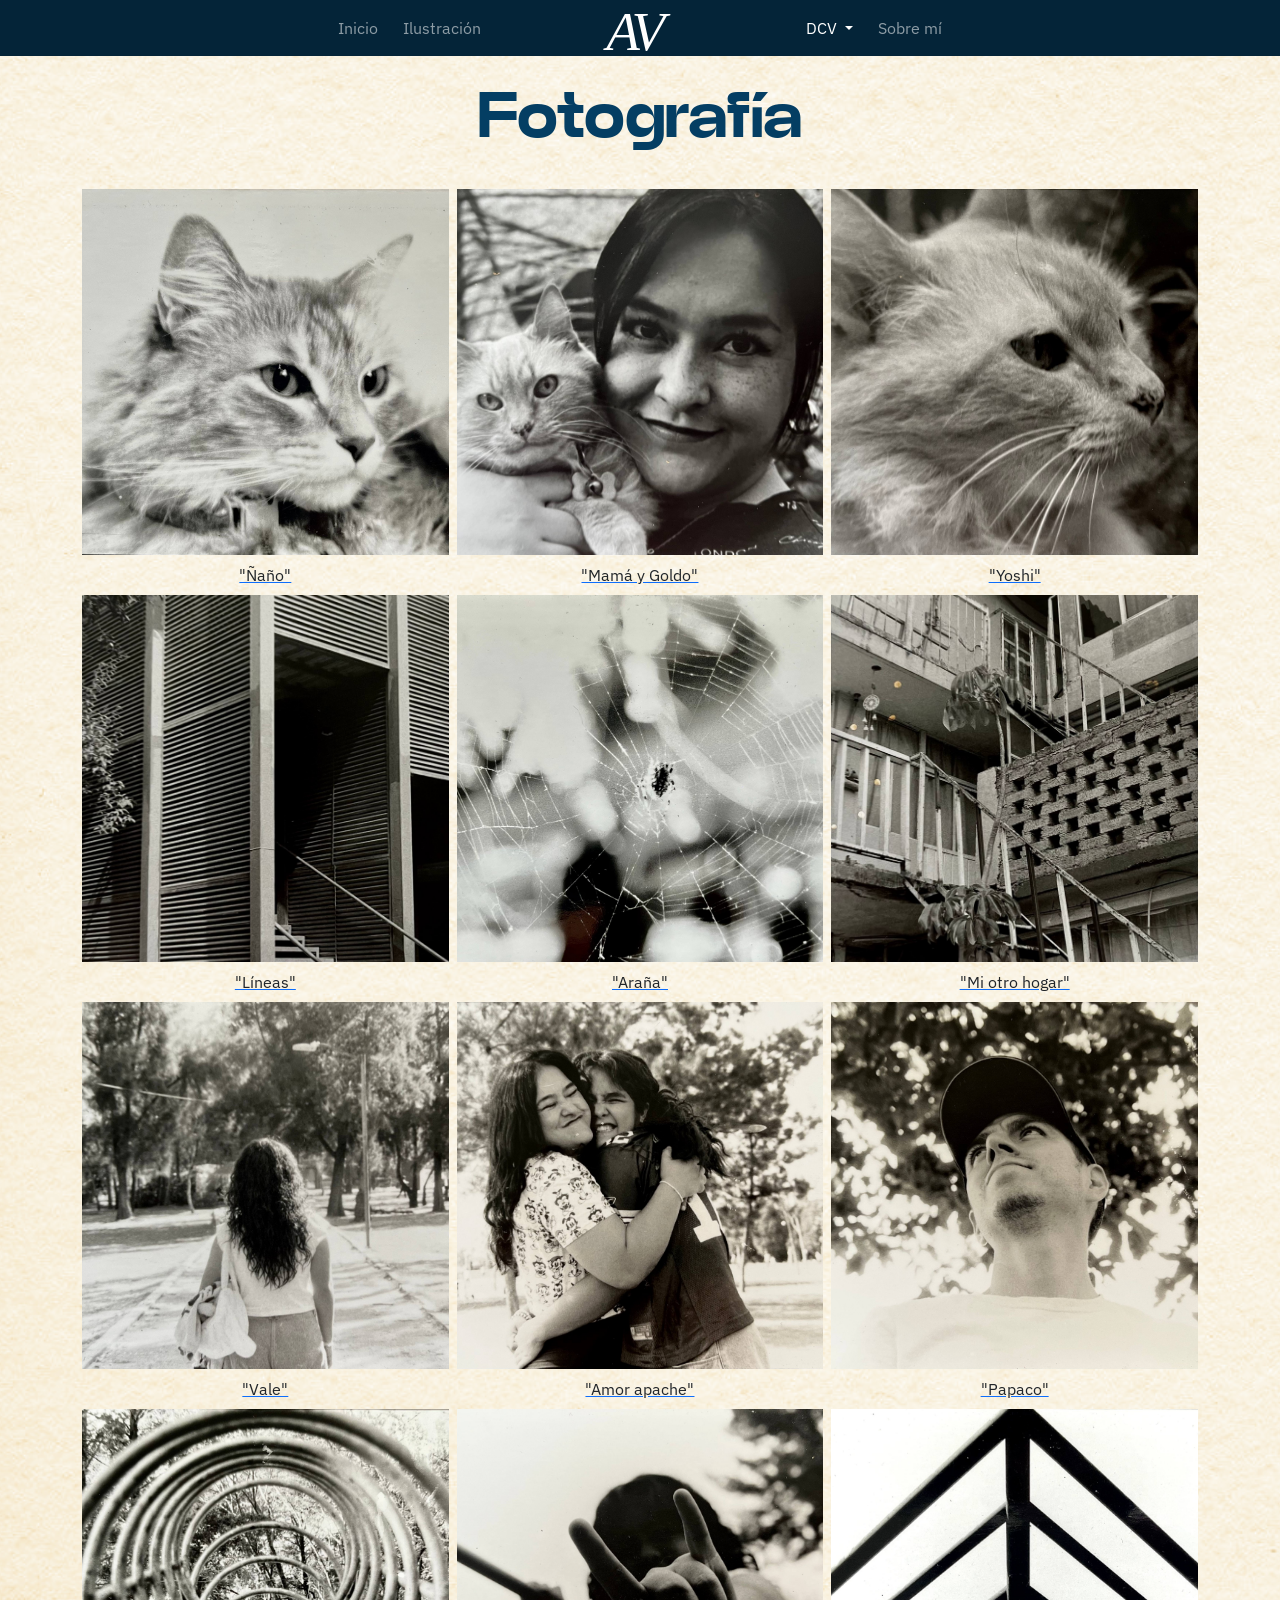
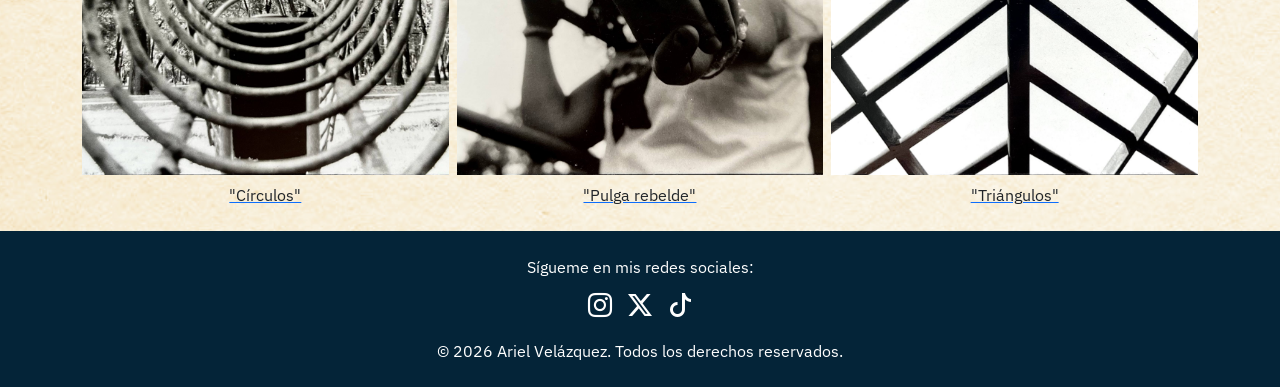
==== Fotografía.html @ 0bf0934d "first commit" ====
<!DOCTYPE html>
<html lang="en">
<head>
        <meta charset="UTF-8">
        <meta name="viewport" content="width=device-width, initial-scale=1.0">
        <title>Fotografía</title>
        <link rel="stylesheet" href="CSS/bootstrap.min.css">
        <style>
            .gallery-img { object-fit: cover; width: 100%; height: 100%; }
            .thumb { cursor: pointer; transition: transform .2s ease; }
            .thumb:hover { transform: scale(1.03); }
        </style>
            <link rel="stylesheet" href="CSS/STyle.css">
        <link rel="stylesheet" href="https://cdn.jsdelivr.net/npm/bootstrap-icons@1.11.1/font/bootstrap-icons.min.css">
        <script src="JS/bootstrap.bundle.min.js"></script>
</head>
<body class="background-image">

  <!-- Barra de navegación -->     

    <nav class="navbar navbar-expand-lg navbar-dark navcolor Contenido">
  <div class="container-fluid">
    <button class="navbar-toggler order-1" type="button" data-bs-toggle="collapse" data-bs-target="#navbarSupportedContent" aria-controls="navbarSupportedContent" aria-expanded="false" aria-label="Toggle navigation">
      <span class="navbar-toggler-icon"></span>
    </button>
    <a class="navbar-brand centered-brand" href="index.html">
      <img src="IMG/log00.svg" alt="Ariel Velázquez" class="navbar-logo">
    </a>
    <div class="collapse navbar-collapse w-100 order-2" id="navbarSupportedContent">
      <ul class="navbar-nav me-auto mb-2 mb-lg-0">
        <li class="nav-item">
          <a class="nav-link" aria-current="page" href="index.html">Inicio</a>
        </li>
        <li class="nav-item">
          <a class="nav-link" href="Ilustración.html">Ilustración</a>
        </li>
      </ul>
      <ul class="navbar-nav ms-auto mb-2 mb-lg-0">
        <li class="nav-item dropdown">
          <a class="nav-link active dropdown-toggle" href="#" role="button" data-bs-toggle="dropdown" aria-expanded="false">
            DCV
          </a>
          <ul class="dropdown-menu dropdown-menu-end">
            <li><a class="dropdown-item" href="TrabajosDCV.html">Trabajos</a></li>
            <li><a class="dropdown-item" href="Fotografía.html">Fotografía</a></li>
          </ul>
        </li>
        <li class="nav-item">
          <a class="nav-link" href="SobreMi.html">Sobre mí</a>
        </li>
      </ul>
    </div>
  </div>
</nav>

 <!--Galería-->
<main class="container py-4">
    <h1 class="Titulos text-center display-3">Fotografía</h1>
    <br>

    <div class="row g-2">
        <div class="col-6 col-md-4">
            <a class="d-block text-center" role="button">
                <div class="ratio ratio-1x1">
                    <img src="IMG/Fotografía/Ñaño.jpg" alt="Ñaño" class="img-fluid gallery-img thumb" data-bs-image="IMG/Fotografía/Ñaño.jpg" onerror="this.onerror=null;this.src='data:image/svg+xml;utf8,<svg xmlns=\'http://www.w3.org/2000/svg\' viewBox=\'0 0 1200 1200\'><rect width=\'100%25\' height=\'100%25\' fill=\'%23e9ecef\'/><text x=\'50%25\' y=\'50%25\' dominant-baseline=\'middle\' text-anchor=\'middle\' fill=\'%23666\' font-family=\'Arial\' font-size=\'60\'>No%20image</text></svg>'">
                </div>
                <div class="gallery-caption">"Ñaño"</div>
            </a>
        </div>
        <div class="col-6 col-md-4">
            <a class="d-block text-center" role="button">
                <div class="ratio ratio-1x1">
                    <img src="IMG/Fotografía/Mamá y goldo.jpg" alt="Mamá y Goldo" class="img-fluid gallery-img thumb" data-bs-image="IMG/Fotografía/Mamá y goldo.jpg" onerror="this.onerror=null;this.src='data:image/svg+xml;utf8,<svg xmlns=\'http://www.w3.org/2000/svg\' viewBox=\'0 0 1200 1200\'><rect width=\'100%25\' height=\'100%25\' fill=\'%23e9ecef\'/><text x=\'50%25\' y=\'50%25\' dominant-baseline=\'middle\' text-anchor=\'middle\' fill=\'%23666\' font-family=\'Arial\' font-size=\'60\'>No%20image</text></svg>'">
                </div>
                <div class="gallery-caption">"Mamá y Goldo"</div>
            </a>
        </div>
        <div class="col-6 col-md-4">
            <a class="d-block text-center" role="button">
                <div class="ratio ratio-1x1">
                    <img src="IMG/Fotografía/Goldo.jpg" alt="Goldo" class="img-fluid gallery-img thumb" data-bs-image="IMG/Fotografía/Goldo.jpg" onerror="this.onerror=null;this.src='data:image/svg+xml;utf8,<svg xmlns=\'http://www.w3.org/2000/svg\' viewBox=\'0 0 1200 1200\'><rect width=\'100%25\' height=\'100%25\' fill=\'%23e9ecef\'/><text x=\'50%25\' y=\'50%25\' dominant-baseline=\'middle\' text-anchor=\'middle\' fill=\'%23666\' font-family=\'Arial\' font-size=\'60\'>No%20image</text></svg>'">
                </div>
                <div class="gallery-caption">"Yoshi"</div>
            </a>
        </div>
        <div class="col-6 col-md-4">
            <a class="d-block text-center" role="button">
                <div class="ratio ratio-1x1">
                    <img src="IMG/Fotografía/Líneas.jpg" alt="Líneas" class="img-fluid gallery-img thumb" data-bs-image="IMG/Fotografía/Líneas.jpg" onerror="this.onerror=null;this.src='data:image/svg+xml;utf8,<svg xmlns=\'http://www.w3.org/2000/svg\' viewBox=\'0 0 1200 1200\'><rect width=\'100%25\' height=\'100%25\' fill=\'%23e9ecef\'/><text x=\'50%25\' y=\'50%25\' dominant-baseline=\'middle\' text-anchor=\'middle\' fill=\'%23666\' font-family=\'Arial\' font-size=\'60\'>No%20image</text></svg>'">
                </div>
                <div class="gallery-caption">"Líneas"</div>
            </a>
        </div>
        <div class="col-6 col-md-4">
            <a class="d-block text-center" role="button">
                <div class="ratio ratio-1x1">
                    <img src="IMG/Fotografía/Araña.jpg" alt="Araña" class="img-fluid gallery-img thumb" data-bs-image="IMG/Fotografía/Araña.jpg" onerror="this.onerror=null;this.src='data:image/svg+xml;utf8,<svg xmlns=\'http://www.w3.org/2000/svg\' viewBox=\'0 0 1200 1200\'><rect width=\'100%25\' height=\'100%25\' fill=\'%23e9ecef\'/><text x=\'50%25\' y=\'50%25\' dominant-baseline=\'middle\' text-anchor=\'middle\' fill=\'%23666\' font-family=\'Arial\' font-size=\'60\'>No%20image</text></svg>'">
                </div>
                <div class="gallery-caption">"Araña"</div>
            </a>
        </div>
        <div class="col-6 col-md-4">
            <a class="d-block text-center" role="button">
                <div class="ratio ratio-1x1">
                    <img src="IMG/Fotografía/MI otro hogar.jpg" alt="Mi otro hogar" class="img-fluid gallery-img thumb" data-bs-image="IMG/Fotografía/MI otro hogar.jpg" onerror="this.onerror=null;this.src='data:image/svg+xml;utf8,<svg xmlns=\'http://www.w3.org/2000/svg\' viewBox=\'0 0 1200 1200\'><rect width=\'100%25\' height=\'100%25\' fill=\'%23e9ecef\'/><text x=\'50%25\' y=\'50%25\' dominant-baseline=\'middle\' text-anchor=\'middle\' fill=\'%23666\' font-family=\'Arial\' font-size=\'60\'>No%20image</text></svg>'">
                </div>
                <div class="gallery-caption">"Mi otro hogar"</div>
            </a>
        </div>
        <div class="col-6 col-md-4">
            <a class="d-block text-center" role="button">
                <div class="ratio ratio-1x1">
                    <img src="IMG/Fotografía/Vale.jpg" alt="Vale" class="img-fluid gallery-img thumb" data-bs-image="IMG/Fotografía/Vale.jpg" onerror="this.onerror=null;this.src='data:image/svg+xml;utf8,<svg xmlns=\'http://www.w3.org/2000/svg\' viewBox=\'0 0 1200 1200\'><rect width=\'100%25\' height=\'100%25\' fill=\'%23e9ecef\'/><text x=\'50%25\' y=\'50%25\' dominant-baseline=\'middle\' text-anchor=\'middle\' fill=\'%23666\' font-family=\'Arial\' font-size=\'60\'>No%20image</text></svg>'">
                </div>
                <div class="gallery-caption">"Vale"</div>
            </a>
        </div>
        <div class="col-6 col-md-4">
            <a class="d-block text-center" role="button">
                <div class="ratio ratio-1x1">
                    <img src="IMG/Fotografía/Amor apache.jpg" alt="Amor Apache" class="img-fluid gallery-img thumb" data-bs-image="IMG/Fotografía/Amor apache.jpg" onerror="this.onerror=null;this.src='data:image/svg+xml;utf8,<svg xmlns=\'http://www.w3.org/2000/svg\' viewBox=\'0 0 1200 1200\'><rect width=\'100%25\' height=\'100%25\' fill=\'%23e9ecef\'/><text x=\'50%25\' y=\'50%25\' dominant-baseline=\'middle\' text-anchor=\'middle\' fill=\'%23666\' font-family=\'Arial\' font-size=\'60\'>No%20image</text></svg>'">
                </div>
                <div class="gallery-caption">"Amor apache"</div>
            </a>
        </div>
        <div class="col-6 col-md-4">
            <a class="d-block text-center" role="button">
                <div class="ratio ratio-1x1">
                    <img src="IMG/Fotografía/Papaco.jpg" alt="Papaco" class="img-fluid gallery-img thumb" data-bs-image="IMG/Fotografía/Papaco.jpg" onerror="this.onerror=null;this.src='data:image/svg+xml;utf8,<svg xmlns=\'http://www.w3.org/2000/svg\' viewBox=\'0 0 1200 1200\'><rect width=\'100%25\' height=\'100%25\' fill=\'%23e9ecef\'/><text x=\'50%25\' y=\'50%25\' dominant-baseline=\'middle\' text-anchor=\'middle\' fill=\'%23666\' font-family=\'Arial\' font-size=\'60\'>No%20image</text></svg>'">
                </div>
                <div class="gallery-caption">"Papaco"</div>
            </a>
        </div>
        <div class="col-6 col-md-4">
            <a class="d-block text-center" role="button">
                <div class="ratio ratio-1x1">
                    <img src="IMG/Fotografía/Circulos.jpg" alt="Círculos" class="img-fluid gallery-img thumb" data-bs-image="IMG/Fotografía/Circulos.jpg" onerror="this.onerror=null;this.src='data:image/svg+xml;utf8,<svg xmlns=\'http://www.w3.org/2000/svg\' viewBox=\'0 0 1200 1200\'><rect width=\'100%25\' height=\'100%25\' fill=\'%23e9ecef\'/><text x=\'50%25\' y=\'50%25\' dominant-baseline=\'middle\' text-anchor=\'middle\' fill=\'%23666\' font-family=\'Arial\' font-size=\'60\'>No%20image</text></svg>'">
                </div>
                <div class="gallery-caption">"Círculos"</div>
            </a>
        </div>
        <div class="col-6 col-md-4">
            <a class="d-block text-center" role="button">
                <div class="ratio ratio-1x1">
                    <img src="IMG/Fotografía/Pulga rebelde.jpg" alt="Pulga rebelde" class="img-fluid gallery-img thumb" data-bs-image="IMG/Fotografía/Pulga rebelde.jpg" onerror="this.onerror=null;this.src='data:image/svg+xml;utf8,<svg xmlns=\'http://www.w3.org/2000/svg\' viewBox=\'0 0 1200 1200\'><rect width=\'100%25\' height=\'100%25\' fill=\'%23e9ecef\'/><text x=\'50%25\' y=\'50%25\' dominant-baseline=\'middle\' text-anchor=\'middle\' fill=\'%23666\' font-family=\'Arial\' font-size=\'60\'>No%20image</text></svg>'">
                </div>
                <div class="gallery-caption">"Pulga rebelde"</div>
            </a>
        </div>
        <div class="col-6 col-md-4">
            <a class="d-block text-center" role="button">
                <div class="ratio ratio-1x1">
                    <img src="IMG/Fotografía/Triangulos.jpg" alt="Triángulos" class="img-fluid gallery-img thumb" data-bs-image="IMG/Fotografía/Triangulos.jpg" onerror="this.onerror=null;this.src='data:image/svg+xml;utf8,<svg xmlns=\'http://www.w3.org/2000/svg\' viewBox=\'0 0 1200 1200\'><rect width=\'100%25\' height=\'100%25\' fill=\'%23e9ecef\'/><text x=\'50%25\' y=\'50%25\' dominant-baseline=\'middle\' text-anchor=\'middle\' fill=\'%23666\' font-family=\'Arial\' font-size=\'60\'>No%20image</text></svg>'">
                </div>
                <div class="gallery-caption">"Triángulos"</div>
            </a>
        </div>
    </div>

    <!-- Modal / Lightbox -->
    <div class="modal fade" id="lightboxModal" tabindex="-1" aria-hidden="true">
        <div class="modal-dialog modal-dialog-centered modal-lg">
            <div class="modal-content bg-transparent border-0">
                <div class="modal-body p-0">
                    <img id="lightboxImage" src="" alt="" class="w-100">
                </div>
            </div>
        </div>
    </div>

</main>

<script>
document.addEventListener('DOMContentLoaded', function(){
    document.querySelectorAll('.thumb').forEach(function(img){
        img.addEventListener('click', function(){
            var src = this.getAttribute('data-bs-image') || this.src;
            var modalImg = document.getElementById('lightboxImage');
            modalImg.src = src;
            var modal = new bootstrap.Modal(document.getElementById('lightboxModal'));
            modal.show();
        });
    });
    document.getElementById('lightboxModal').addEventListener('hidden.bs.modal', function(){
        document.getElementById('lightboxImage').src = '';
    });
});
</script>
<!-- FOOTER -->

<footer class="navcolor text-white text-center py-4 Contenido">
  <div class="container">
    <p class="mb-2">Sígueme en mis redes sociales:</p>
   
    <div class="d-flex justify-content-center gap-3">
      <a href="https://www.instagram.com/is_ariel.vl?igsh=MWg5bndzdXdxYmE5eQ%3D%3D&utm_source=qr" target="_blank" class="text-white fs-4">
        <i class="bi bi-instagram"></i>
      </a>
      <a href="https://x.com/arieldraws01?s=21" target="_blank" class="text-white fs-4">
        <i class="bi bi-twitter-x"></i>
      </a>
      <a href="https://www.tiktok.com/@arieldraws06?_r=1&_t=ZS-965SLfiTmDZ" target="_blank" class="text-white fs-4">
        <i class="bi bi-tiktok"></i>
      </a>
    </div>

    <p class="mt-3 mb-0">&copy; 2026 Ariel Velázquez. Todos los derechos reservados.</p>
  </div>
</footer>

</body>
</html>
---- CSS/STyle.css ----
/*Fuentes*/
@font-face {
    font-family: 'Titulos';
    src: url('../FONTS/NeuePower-Ultra.ttf') format('truetype');
    font-weight: normal;
    font-style: normal;
    font-display: swap;
}
.Titulos {
    font-family: 'Titulos', sans-serif;
}

@font-face {
    font-family: 'Contenido';
    src: url('../FONTS/IBMPlexSans-VariableFont_wdth,wght.ttf') format('truetype');
    font-weight: normal;
    font-style: normal;
    font-display: swap;
}
.Contenido {
    font-family: 'Contenido', sans-serif;
}

.contenido-big{
    font-family: 'Contenido', sans-serif;
    font-size: 18px;
}

/* Centrado de logo*/
.navbar .container-fluid {
    position: relative;
}
.navbar-brand.centered-brand {
    position: absolute;
    left: 50%;
    transform: translateX(-50%);
}
.navbar-brand.centered-brand .navbar-logo {
    height: 46px;
    width: auto;
    display: block;
}
@media (max-width: 991.98px) {
    .navbar-brand.centered-brand {
        position: static;
        transform: none;
    }
}

/*Acercar todo */
@media (min-width: 992px) {
    .navbar .navbar-collapse {
        display: flex;
        justify-content: space-between;
        max-width: 620px;
        margin: 0 auto;
    }
    .navbar-nav.me-auto,
    .navbar-nav.ms-auto {
        display: flex;
        align-items: center;
        gap: 5px;
    }
    .navbar-nav.me-auto {
        margin-right: 7px;
    }
    .navbar-nav.ms-auto {
        margin-left: 7px;
    }
    .navbar-nav .nav-item + .nav-item {
        margin-left: 4px;
    }
    .navbar-nav .nav-link {
        padding-left: 6px;
        padding-right: 6px;
    }
}

/*Tarjetas y hover*/

.feature-card {
    width: 100%;
    padding: 18px;
    background: rgb(255, 239, 204);
    transition: transform 0.2s ease, box-shadow 0.2s ease;
}
.feature-card:hover {
    transform: translateY(-4px);
    box-shadow: 0 14px 30px rgba(0, 0, 0, 0.08);
    border-color: rgba(0, 0, 0, 0.12);
}

/* pie de imagen */

.gallery-caption { margin-top: 8px;
     font-size: 16px; 
     color: #212529; 
     text-align: center; 
     font-family: 'Contenido', sans-serif; }

/*colores*/

.background-image{
    background-image: url('../IMG/fondop.jpg');
    background-size: cover;
    background-position: center;
}
.navcolor{
    background-color:rgb(4, 36, 56)
}

h1{
    color: rgb(4, 62, 99)
}

.conoceme{
    background:rgb(113, 153, 135)
}

/* Tamaño de la tarjeta*/
.flip-card {
    background-color: transparent;
    width: 100%;
    max-width: 440px;
    aspect-ratio: 1 / 1;
    perspective: 1000px;
}

.flip-card-inner {
    position: relative;
    width: 100%;
    height: 100%;
    transition: transform 0.6s;
    transform-style: preserve-3d;
    cursor: pointer;
}

/* Giro al hacer click */
.flip-card-inner.is-flipped {
    transform: rotateY(180deg);
}

.flip-card-front, .flip-card-back {
    position: absolute;
    width: 100%;
    height: 100%;
    -webkit-backface-visibility: hidden; 
    backface-visibility: hidden;
}

.flip-card-back {
    transform: rotateY(180deg);
}

/* Imagen ocupe todo el cuadro */
.flip-card img {
    width: 100%;
    height: 100%;
    object-fit: cover;
}
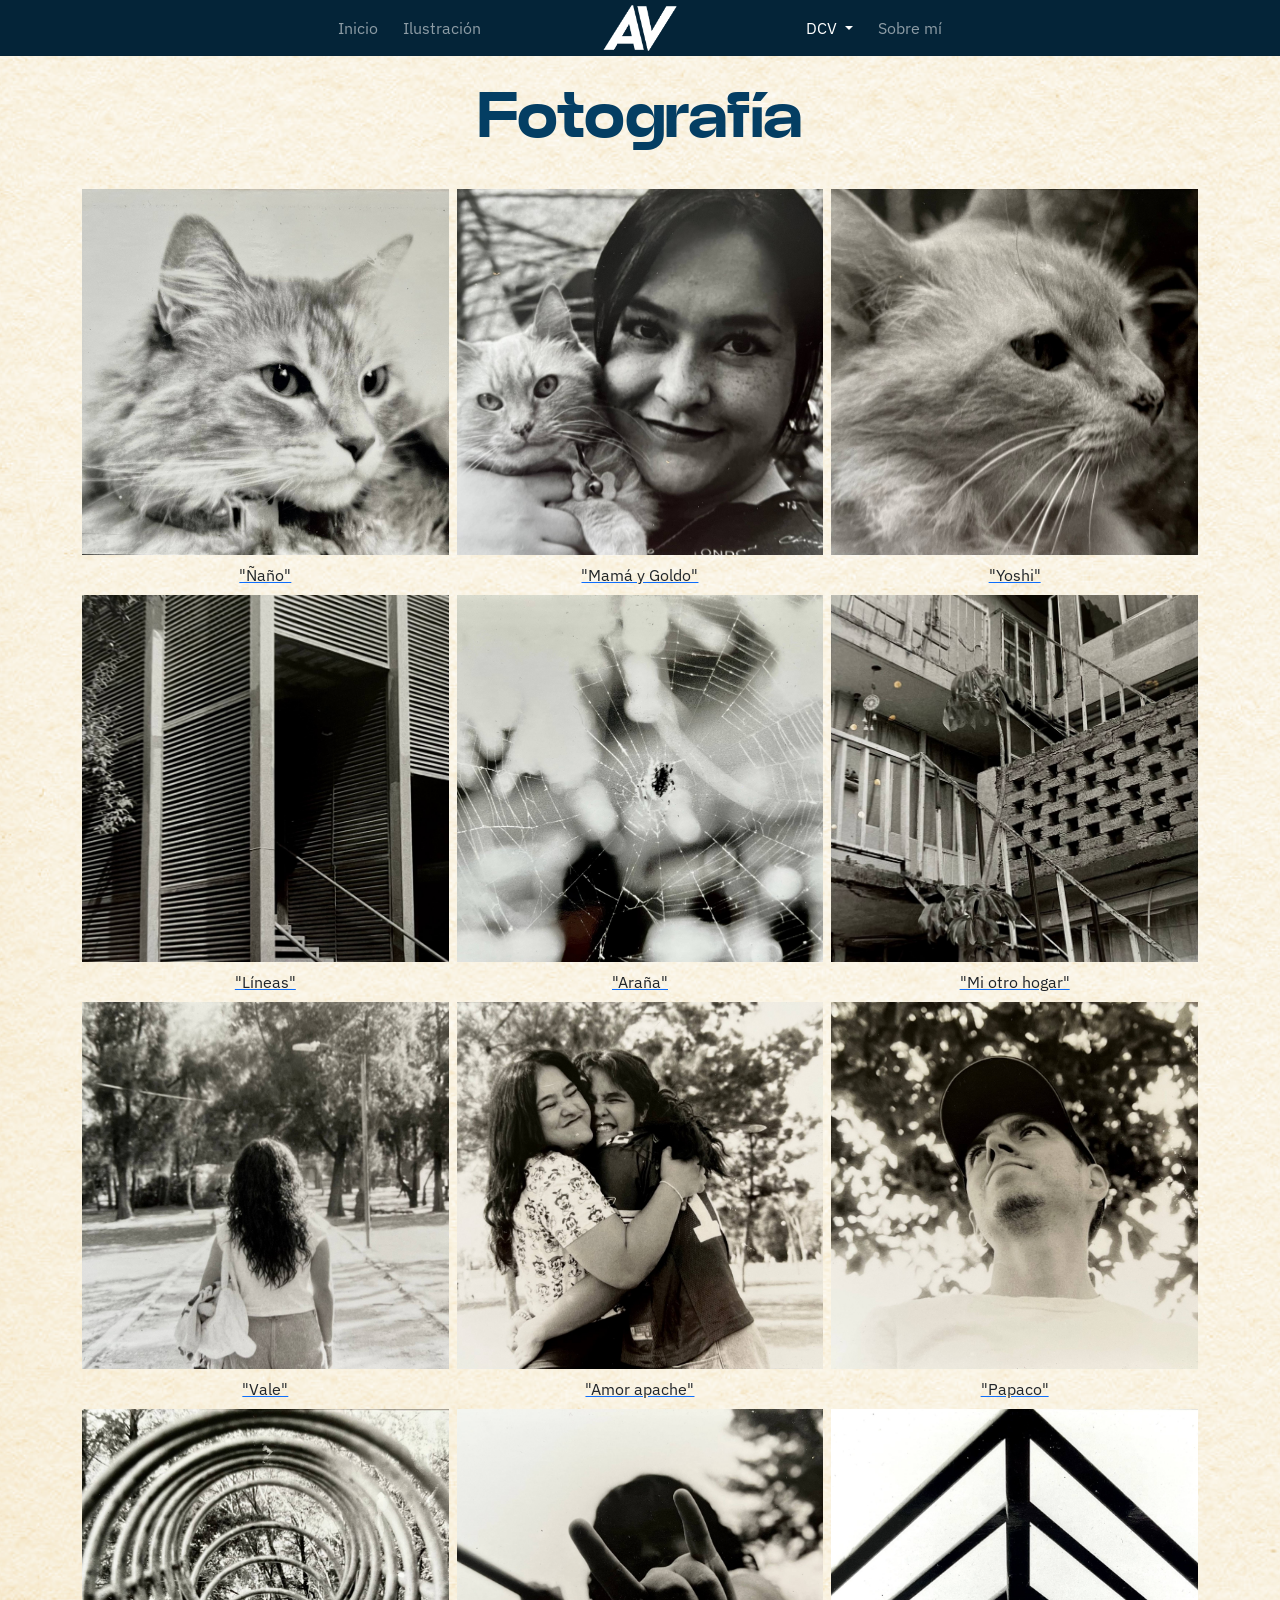
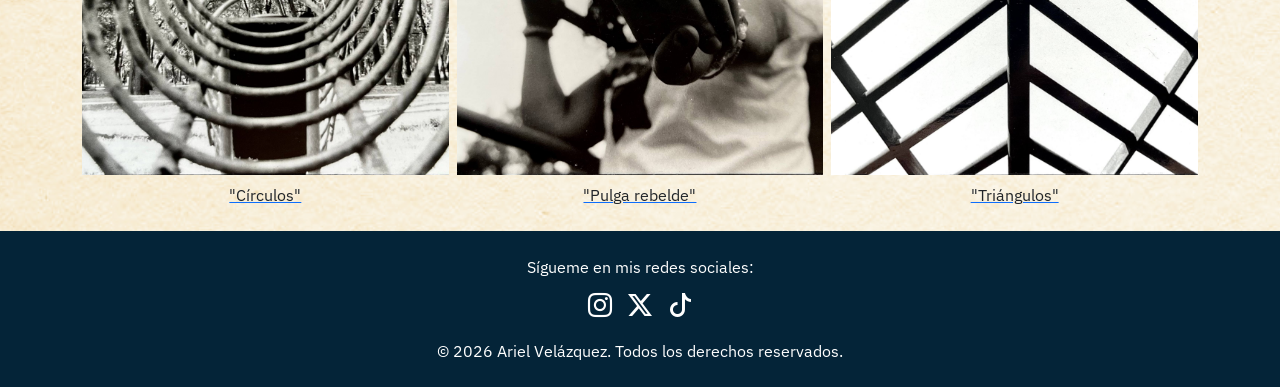
==== commit 299873ae: "Cambio logo" ====
--- a/Fotografía.html
+++ b/Fotografía.html
@@ -24,7 +24,7 @@
       <span class="navbar-toggler-icon"></span>
     </button>
     <a class="navbar-brand centered-brand" href="index.html">
-      <img src="IMG/log00.svg" alt="Ariel Velázquez" class="navbar-logo">
+      <img src="IMG/lOGO.png" alt="Ariel Velázquez" class="navbar-logo">
     </a>
     <div class="collapse navbar-collapse w-100 order-2" id="navbarSupportedContent">
       <ul class="navbar-nav me-auto mb-2 mb-lg-0">
